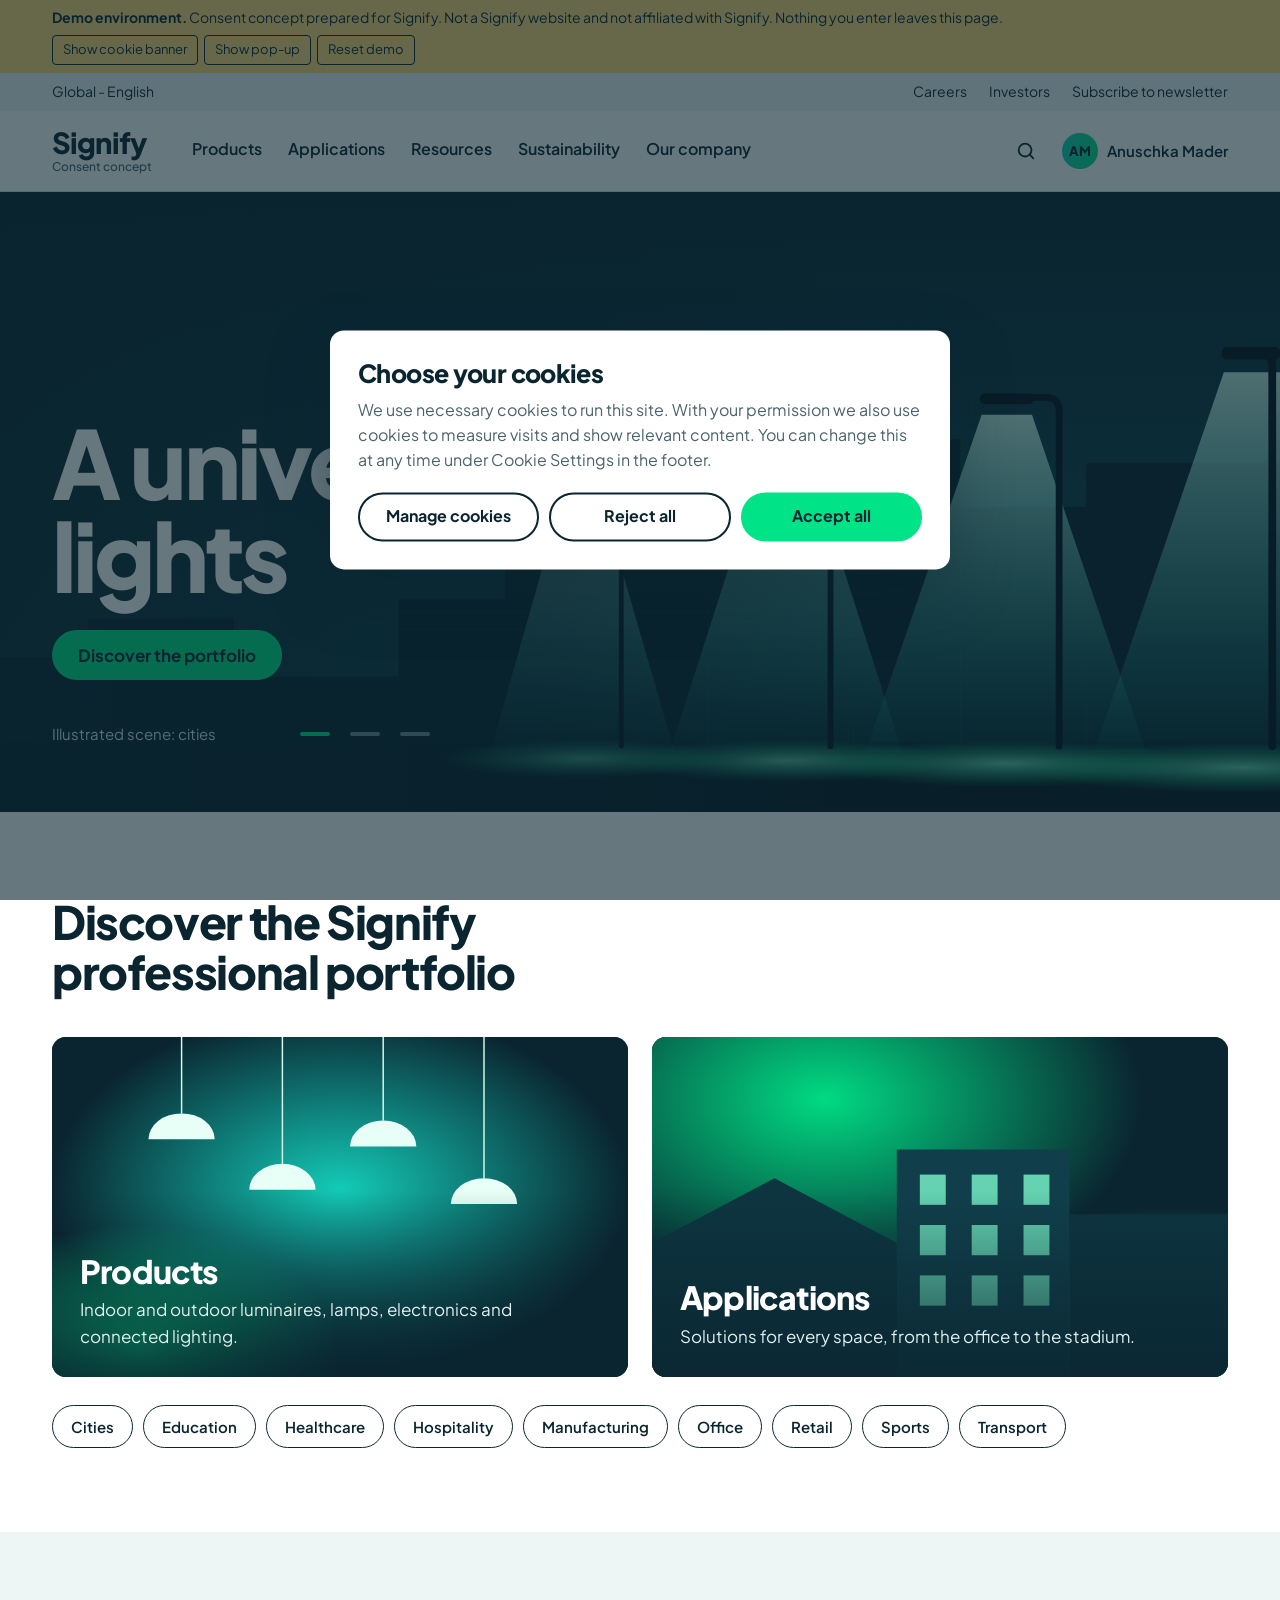
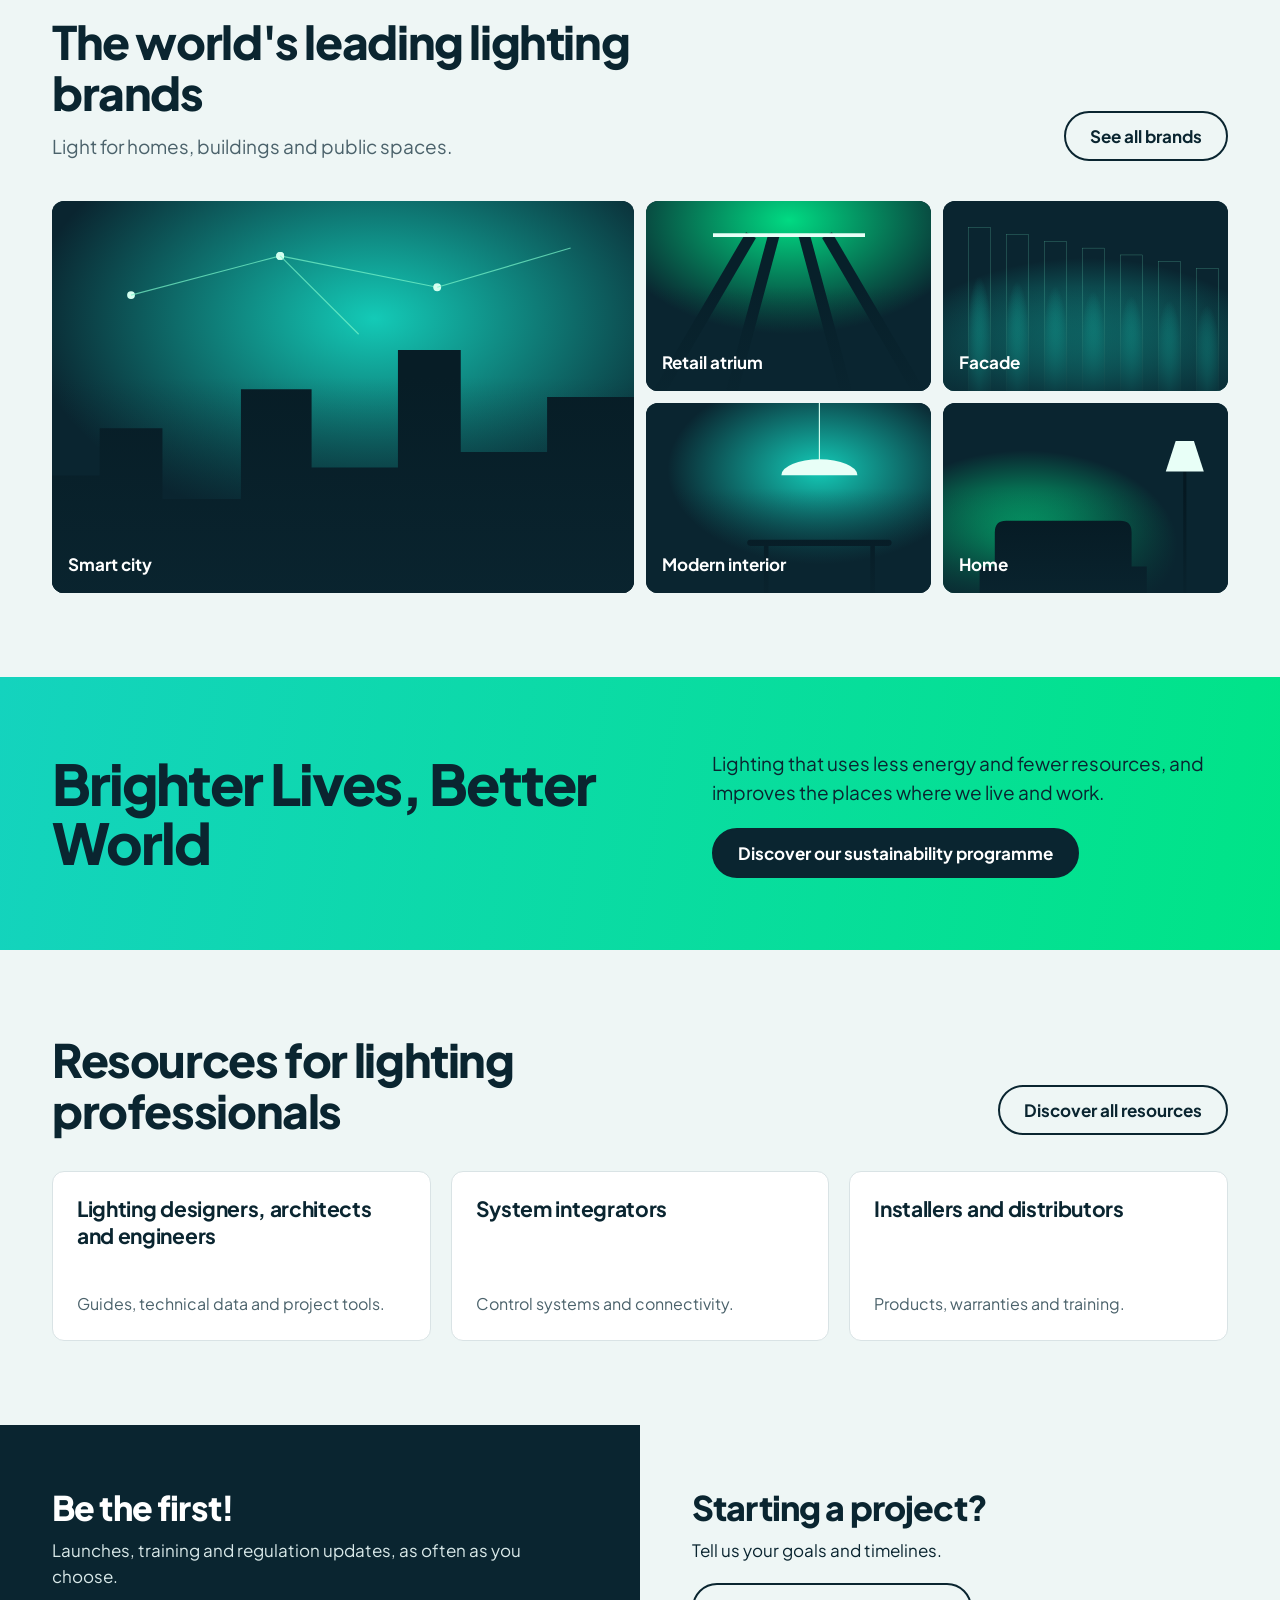
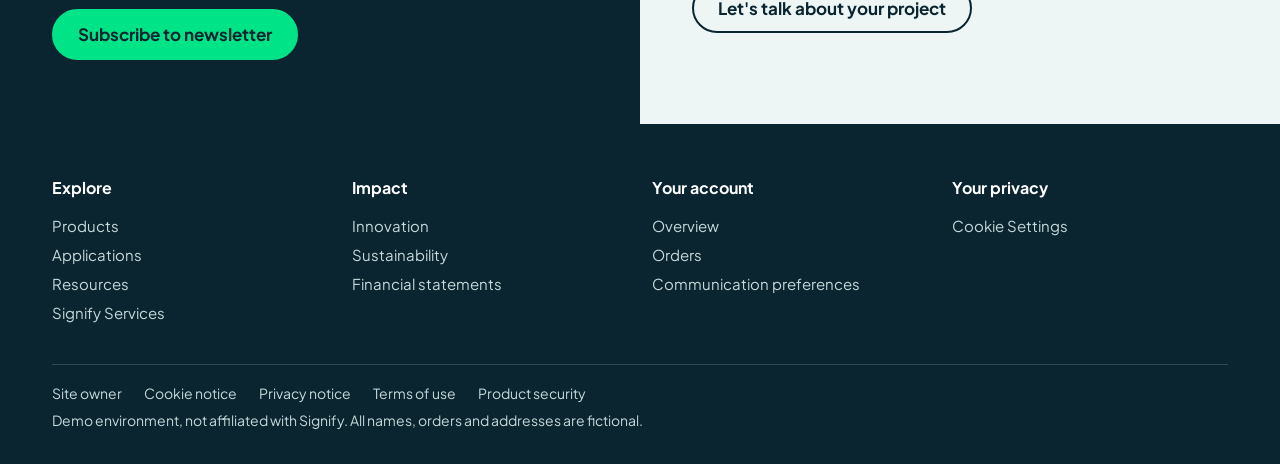
==== index.html @ f81bddd3 "Add files via upload" ====
<!doctype html>
<!--
  DEMO ENVIRONMENT, not affiliated with Signify.
  Consent concept for a OneTrust UCPM / CMP walkthrough. Fictional persona and data only.
  It is a labelled concept, not a copy of a Signify website: it carries no Signify logo,
  no Signify photography, no login and no password fields. Keep the demo strip in place.
-->
<html lang="en">
<head>
<meta charset="utf-8">
<meta name="viewport" content="width=device-width, initial-scale=1">
<meta name="robots" content="noindex, nofollow">
<title>Signify consent concept (demo)</title>

<!-- All OneTrust IDs and switches live in js/onetrust-config.js -->
<script src="js/onetrust-config.js"></script>

<!-- Cookie banner (CMP). Keep commented out until the IDs exist, then set both REPLACE values.
<script src="REPLACE_WITH_otSDKStub.js_URL" type="text/javascript" charset="UTF-8"
        data-domain-script="REPLACE_WITH_DOMAIN_SCRIPT_ID"></script>
<script type="text/javascript">function OptanonWrapper() { }</script>
-->

<link rel="preconnect" href="https://fonts.googleapis.com">
<link rel="preconnect" href="https://fonts.gstatic.com" crossorigin>
<link href="https://fonts.googleapis.com/css2?family=Plus+Jakarta+Sans:wght@400;500;600;700;800&display=swap" rel="stylesheet">
<link rel="stylesheet" href="css/site.css">
</head>
<body>

<div class="strip" role="note">
  <div class="wrap">
    <span><strong>Demo environment.</strong> Consent concept prepared for Signify. Not a Signify website and not affiliated with Signify. <span id="strip-data">Nothing you enter leaves this page.</span></span>
    <span class="strip-tools">
      <button type="button" data-act="replay-cookie">Show cookie banner</button>
      <button type="button" data-act="replay-popup">Show pop-up</button>
      <button type="button" data-act="reset">Reset demo</button>
    </span>
  </div>
</div>

<div class="utility">
  <div class="wrap">
    <span class="market">Global - English</span>
    <a class="sub" href="#" data-dead>Careers</a>
    <a class="sub" href="#" data-dead>Investors</a>
    <button type="button" data-act="replay-popup">Subscribe to newsletter</button>
  </div>
</div>

<header class="site">
  <div class="wrap">
    <a class="brand" href="index.html">Signify<small>Consent concept</small></a>
    <nav class="primary" aria-label="Main">
      <a href="#products">Products</a>
      <a href="#applications">Applications</a>
      <a href="#resources">Resources</a>
      <a href="#sustainability">Sustainability</a>
      <a href="#" data-dead>Our company</a>
    </nav>
    <div class="head-tools">
      <button type="button" class="icon-btn" data-dead aria-label="Search"><svg width="22" height="22" viewBox="0 0 24 24" fill="none" stroke="currentColor" stroke-width="2" stroke-linecap="round" aria-hidden="true"><circle cx="11" cy="11" r="7"/><path d="m20 20-4-4"/></svg></button>
      <a class="account-link" href="account.html#account" aria-label="My account, Anuschka Mader"><span class="avatar" aria-hidden="true">AM</span><span class="nm">Anuschka Mader</span></a>
    </div>
  </div>
</header>

<main>
<div class="view on" id="view-home">
    <section class="hero" aria-roledescription="carousel" aria-label="Illustrated scenes">
      <div class="slide on">
        <img src="images/hero-city.svg" alt="">
      </div>
      <div class="slide">
        <img src="images/hero-stadium.svg" alt="">
      </div>
      <div class="slide">
        <img src="images/hero-offices.svg" alt="">
      </div>
      <div class="wrap">
        <h1>A universe of lights</h1>
        <div class="cta"><a class="btn glow" href="#products">Discover the portfolio</a></div>
        <div class="hero-foot">
          <p id="slide-caption" aria-live="polite">Illustrated scene: cities</p>
          <div class="dots">
            <button type="button" aria-label="Scene 1, cities" aria-current="true"></button>
            <button type="button" aria-label="Scene 2, sports venues"></button>
            <button type="button" aria-label="Scene 3, offices"></button>
          </div>
        </div>
      </div>
    </section>

    <section class="block" id="products">
      <div class="wrap">
        <h2>Discover the Signify professional portfolio</h2>
        <div class="tiles">
          <a class="tile" href="#" data-dead><img src="images/tile-products.svg" alt=""><div><h3>Products</h3><span>Indoor and outdoor luminaires, lamps, electronics and connected lighting.</span></div></a>
          <a class="tile" href="#applications"><img src="images/tile-applications.svg" alt=""><div><h3>Applications</h3><span>Solutions for every space, from the office to the stadium.</span></div></a>
        </div>
        <div class="tags" id="applications">
          <a href="#" data-dead>Cities</a><a href="#" data-dead>Education</a><a href="#" data-dead>Healthcare</a><a href="#" data-dead>Hospitality</a><a href="#" data-dead>Manufacturing</a><a href="#" data-dead>Office</a><a href="#" data-dead>Retail</a><a href="#" data-dead>Sports</a><a href="#" data-dead>Transport</a>
        </div>
      </div>
    </section>

    <section class="block tinted">
      <div class="wrap">
        <div class="head-row">
          <div><h2>The world's leading lighting brands</h2><p class="lede">Light for homes, buildings and public spaces.</p></div>
          <a class="btn ghost" href="#" data-dead>See all brands</a>
        </div>
        <div class="mosaic">
          <a href="#" data-dead><img src="images/mosaic-smart-city.svg" alt=""><span>Smart city</span></a><a href="#" data-dead><img src="images/mosaic-retail-atrium.svg" alt=""><span>Retail atrium</span></a><a href="#" data-dead><img src="images/mosaic-facade.svg" alt=""><span>Facade</span></a><a href="#" data-dead><img src="images/mosaic-modern-interior.svg" alt=""><span>Modern interior</span></a><a href="#" data-dead><img src="images/mosaic-home.svg" alt=""><span>Home</span></a>
        </div>
      </div>
    </section>

    <section class="purposebrand" id="sustainability">
      <div class="wrap">
        <h2>Brighter Lives, Better World</h2>
        <div><p>Lighting that uses less energy and fewer resources, and improves the places where we live and work.</p><a class="btn" href="#" data-dead>Discover our sustainability programme</a></div>
      </div>
    </section>

    <section class="block tinted" id="resources">
      <div class="wrap">
        <div class="head-row">
          <h2>Resources for lighting professionals</h2>
          <a class="btn ghost" href="#" data-dead>Discover all resources</a>
        </div>
        <div class="profiles">
          <a href="#" data-dead><b>Lighting designers, architects and engineers</b><span>Guides, technical data and project tools.</span></a>
          <a href="#" data-dead><b>System integrators</b><span>Control systems and connectivity.</span></a>
          <a href="#" data-dead><b>Installers and distributors</b><span>Products, warranties and training.</span></a>
        </div>
      </div>
    </section>

    <section class="closing">
      <div class="a"><h2>Be the first!</h2><p>Launches, training and regulation updates, as often as you choose.</p><button type="button" class="btn glow" data-act="replay-popup">Subscribe to newsletter</button></div>
      <div class="b"><h2>Starting a project?</h2><p>Tell us your goals and timelines.</p><a class="btn ghost" href="#" data-dead>Let's talk about your project</a></div>
    </section>
</div>
</main>


<footer class="site">
  <div class="wrap">
    <div class="foot-grid">
      <div><h3>Explore</h3><a href="#products">Products</a><a href="#applications">Applications</a><a href="#resources">Resources</a><a href="#" data-dead>Signify Services</a></div>
      <div><h3>Impact</h3><a href="#" data-dead>Innovation</a><a href="#sustainability">Sustainability</a><a href="#" data-dead>Financial statements</a></div>
      <div><h3>Your account</h3><a href="account.html#account">Overview</a><a href="account.html#orders">Orders</a><a href="account.html#preferences">Communication preferences</a></div>
      <div><h3>Your privacy</h3><a id="ot-sdk-btn" class="ot-sdk-show-settings" href="#">Cookie Settings</a></div>
    </div>
    <div class="foot-note">
      <a href="#" data-dead>Site owner</a><a href="#" data-dead>Cookie notice</a><a href="#" data-dead>Privacy notice</a><a href="#" data-dead>Terms of use</a><a href="#" data-dead>Product security</a>
      <span>Demo environment, not affiliated with Signify. All names, orders and addresses are fictional.</span>
    </div>
  </div>
</footer>

<div class="scrim" id="scrim"></div>

<!-- Built-in demo cookie banner. It hides itself once the real OneTrust banner is detected. -->
<div class="modal" id="cookie" role="dialog" aria-modal="true" aria-labelledby="cookie-title" inert>
  <h2 id="cookie-title">Choose your cookies</h2>
  <p>We use necessary cookies to run this site. With your permission we also use cookies to measure visits and show relevant content. You can change this at any time under Cookie Settings in the footer.</p>
  <div id="cookie-manage">
    <div class="cat"><div><b>Strictly necessary</b><span class="d">Always on. The site needs these to work.</span></div><label class="switch"><input type="checkbox" checked disabled aria-label="Strictly necessary cookies"><span></span></label></div>
    <div class="cat"><div><b>Performance</b><span class="d">Count visits and see which pages are used.</span></div><label class="switch"><input type="checkbox" id="cat-C0002" aria-label="Performance cookies"><span></span></label></div>
    <div class="cat"><div><b>Functional</b><span class="d">Remember your country and language.</span></div><label class="switch"><input type="checkbox" id="cat-C0003" aria-label="Functional cookies"><span></span></label></div>
    <div class="cat"><div><b>Targeting</b><span class="d">Show relevant content on other sites.</span></div><label class="switch"><input type="checkbox" id="cat-C0004" aria-label="Targeting cookies"><span></span></label></div>
  </div>
  <div class="cookie-acts">
    <button type="button" class="btn ghost" id="ck-manage">Manage cookies</button>
    <button type="button" class="btn ghost" id="ck-reject">Reject all</button>
    <button type="button" class="btn glow" id="ck-accept">Accept all</button>
  </div>
</div>

<!-- Newsletter pop-up. The OneTrust web form renders into #ot-container. The fallback form shows until it does. -->
<div class="modal" id="signup" role="dialog" aria-modal="true" aria-labelledby="signup-title" inert>
  <div class="signup-art">
    <h2 id="signup-title">Be the first!</h2>
    <p>New products, training dates and regulation updates. Choose your topics now, and change them whenever you like.</p>
  </div>
  <div class="signup-body">
    <button type="button" class="close" id="signup-close" aria-label="Close pop-up">×</button>
    <div id="ot-container"></div>
    <form id="fallback-form">
      <div class="fields-two">
        <div class="field"><label for="f-name">First name</label><input id="f-name" name="firstName" autocomplete="off" value="Anuschka" required></div>
        <div class="field"><label for="f-email">Work email</label><input id="f-email" name="email" type="email" autocomplete="off" value="anuschka.mader@example.com" required></div>
      </div>
      <div class="field"><label for="f-role">Your role</label>
        <select id="f-role" name="role"><option>Lighting designer or engineer</option><option>System integrator</option><option>Installer or wholesaler</option><option>Facility or building manager</option></select>
      </div>
      <label class="check"><input type="checkbox" id="f-consent" name="consent" required><span>Send me Signify product news and event invitations by email. I can opt out at any time.</span></label>
      <button class="btn glow" type="submit">Subscribe</button>
      <p class="fineprint">Demo form. It stands in for the OneTrust web form.</p>
    </form>
  </div>
</div>

<div id="toast" role="status" aria-live="polite"></div>

<!-- Dummy tags for the CMP auto-blocking demo. They only log to the console.
     Inert until the matching category is allowed. With the real CMP live, OneTrust activates them itself. -->
<script type="text/plain" class="optanon-category-C0002" data-demo-tag>console.log("[Demo analytics] page view recorded (dummy tag, category C0002)");</script>
<script type="text/plain" class="optanon-category-C0004" data-demo-tag>console.log("[Demo ads] advertising pixel fired (dummy tag, category C0004)");</script>

<script src="js/site.js"></script>
</body>
</html>
---- css/site.css ----
:root{
  --ink:#0a2530; --ink-2:#123a45; --steel:#4b626b; --line:#d9e3e5;
  --mist:#eef6f5; --white:#fff; --green:#00e487; --teal:#14d3be;
  --green-ink:#00694a; --focus:#07646b; --alert:#a13c12; --notice:#ffd978;
  --grad:linear-gradient(100deg,#14d3be,#00e487);
  --font:"Plus Jakarta Sans","Helvetica Neue",Helvetica,Arial,sans-serif;
}
*{box-sizing:border-box}
html{scroll-behavior:smooth;-webkit-text-size-adjust:100%}
body{margin:0;background:var(--white);color:var(--ink);font:400 17px/1.55 var(--font)}
h1,h2,h3,p{margin:0}
a{color:inherit}
button,input,select{font:inherit;color:inherit}
button{cursor:pointer}
:focus-visible{outline:3px solid var(--focus);outline-offset:2px}
.wrap{max-width:1240px;margin:0 auto;padding:0 32px}

/* Demo strip stays on every view, and it has no close control on purpose */
.strip{position:sticky;top:0;z-index:50;background:var(--notice);color:var(--ink);font-size:14px;line-height:1.35}
.strip .wrap{display:flex;gap:8px 24px;align-items:center;justify-content:space-between;flex-wrap:wrap;padding-top:8px;padding-bottom:8px}
.strip strong{font-weight:700}
.strip-tools{display:flex;gap:6px;flex-wrap:wrap}
.strip-tools button{background:none;border:1px solid var(--ink);border-radius:4px;padding:3px 10px;font-size:13px;min-height:30px}
.strip-tools button:hover{background:var(--ink);color:var(--notice)}

.utility{background:var(--mist);font-size:14px}
.utility .wrap{display:flex;justify-content:flex-end;gap:22px;align-items:center;min-height:38px}
.utility a,.utility button{background:none;border:0;padding:4px 0;text-decoration:none;font-size:14px}
.utility a:hover,.utility button:hover{text-decoration:underline;text-underline-offset:3px}
.utility .market{margin-right:auto}
header.site{background:var(--white);border-bottom:1px solid var(--line)}
header.site .wrap{display:flex;align-items:center;gap:40px;min-height:80px}
.brand{font-size:29px;font-weight:800;letter-spacing:-.03em;text-decoration:none;line-height:1}
.brand small{display:block;font-size:12px;font-weight:500;letter-spacing:0;color:var(--steel);margin-top:4px}
nav.primary{display:flex;gap:26px;flex:1}
nav.primary a{text-decoration:none;font-weight:600;font-size:16px;padding:8px 0;border-bottom:3px solid transparent}
nav.primary a:hover{border-image:var(--grad) 1}
.head-tools{display:flex;gap:14px;align-items:center}
.icon-btn{background:none;border:0;width:44px;height:44px;display:grid;place-items:center;border-radius:50%}
.icon-btn:hover{background:var(--mist)}
.account-link{display:flex;gap:9px;align-items:center;text-decoration:none;font-weight:600;font-size:15px}
.avatar{width:36px;height:36px;border-radius:50%;background:var(--grad);color:var(--ink);display:grid;place-items:center;font-size:13px;font-weight:800}

.view{display:none}
.view.on{display:block}

.btn{display:inline-flex;align-items:center;justify-content:center;min-height:48px;padding:10px 24px;border-radius:30px;border:2px solid var(--ink);background:var(--ink);color:var(--white);font-weight:700;text-decoration:none}
.btn:hover{background:var(--ink-2);border-color:var(--ink-2)}
.btn.glow{background:var(--green);border-color:var(--green);color:var(--ink)}
.btn.glow:hover{background:var(--teal);border-color:var(--teal)}
.btn.ghost{background:none;color:inherit;border-color:currentColor}
.btn.ghost:hover{background:rgba(120,150,155,.16)}

/* Hero: one headline over a set of drawn scenes */
.hero{position:relative;background:var(--ink);color:var(--white);overflow:hidden;min-height:620px;display:flex;align-items:flex-end}
.slide{position:absolute;inset:0;opacity:0;transition:opacity .6s}
.slide.on{opacity:1}
.slide img{position:absolute;inset:0;width:100%;height:100%;object-fit:cover;object-position:right bottom}
.hero::after{content:"";position:absolute;inset:0;background:linear-gradient(90deg,rgba(10,37,48,.82) 0%,rgba(10,37,48,.4) 45%,rgba(10,37,48,0) 70%)}
.hero .wrap{position:relative;z-index:2;width:100%;padding-top:64px;padding-bottom:56px}
.hero h1{font-size:clamp(46px,7.4vw,104px);line-height:.98;letter-spacing:-.04em;font-weight:800;max-width:9ch}
.hero .cta{margin-top:28px}
.hero-foot{display:flex;align-items:center;gap:16px;margin-top:32px;flex-wrap:wrap}
.hero-foot p{font-size:15px;color:#d8e8e8;min-width:15em}
.dots{display:flex;gap:6px}
.dots button{width:44px;height:44px;border:0;background:none;padding:0;display:grid;place-items:center}
.dots button::before{content:"";width:30px;height:4px;border-radius:2px;background:rgba(255,255,255,.45)}
.dots button[aria-current="true"]::before{background:var(--green)}

section.block{padding:84px 0}
section.block h2{font-size:clamp(30px,3.6vw,46px);letter-spacing:-.03em;line-height:1.1;font-weight:800;max-width:20ch}
section.tinted{background:var(--mist)}
.lede{max-width:36em;margin-top:14px;color:var(--steel);font-size:19px}
.head-row{display:flex;justify-content:space-between;align-items:flex-end;gap:20px;flex-wrap:wrap}
.tiles{display:grid;grid-template-columns:1fr 1fr;gap:24px;margin-top:40px}
.tile{position:relative;min-height:340px;border-radius:14px;overflow:hidden;display:flex;align-items:flex-end;padding:28px;color:var(--white);text-decoration:none;background:var(--ink)}
.tile div{position:relative}
.tile h3{font-size:32px;letter-spacing:-.025em;font-weight:800}
.tile span{color:#e0efef}
.tags{display:flex;flex-wrap:wrap;gap:10px;margin-top:28px}
.tags a{border:1px solid var(--ink);padding:9px 18px;border-radius:40px;text-decoration:none;font-weight:600;font-size:15px}
.tags a:hover{background:var(--ink);color:var(--white)}
.mosaic{display:grid;grid-template-columns:repeat(4,1fr);grid-auto-rows:190px;gap:12px;margin-top:40px}
.mosaic a{position:relative;border-radius:12px;background:var(--ink);color:var(--white);padding:16px;display:flex;align-items:flex-end;text-decoration:none;font-weight:700;overflow:hidden}
.mosaic a:nth-child(1){grid-column:span 2;grid-row:span 2}
 .mosaic a:hover{text-decoration:underline;text-underline-offset:4px}
.purposebrand{background:var(--grad);color:var(--ink)}
.purposebrand .wrap{display:grid;grid-template-columns:minmax(0,1.2fr) minmax(0,1fr);gap:40px;align-items:center;padding-top:72px;padding-bottom:72px}
.purposebrand h2{font-size:clamp(34px,4.4vw,58px);letter-spacing:-.035em;line-height:1.04;font-weight:800}
.purposebrand p{font-size:19px;margin-bottom:20px}
.profiles{display:grid;grid-template-columns:repeat(3,1fr);gap:20px;margin-top:36px}
.profiles a{background:var(--white);border-radius:12px;padding:24px;text-decoration:none;min-height:170px;display:flex;flex-direction:column;justify-content:space-between;gap:14px;border:1px solid var(--line)}
.profiles a:hover b{text-decoration:underline;text-underline-offset:4px}
.profiles b{font-size:21px;letter-spacing:-.015em;line-height:1.25}
.profiles span{color:var(--steel);font-size:16px}
.closing{display:grid;grid-template-columns:1fr 1fr}
.closing>div{padding:64px max(32px,calc((100vw - 1176px)/2))}
.closing .a{background:var(--ink);color:var(--white)}
.closing h2{font-size:34px;letter-spacing:-.025em;font-weight:800;line-height:1.1}
.closing p{margin:10px 0 20px;max-width:30em}
.closing .a p{color:#d8e8e8}
.closing .b{background:var(--mist)}

footer.site{background:var(--ink);color:var(--white);padding:52px 0 32px;font-size:15px}
.foot-grid{display:grid;grid-template-columns:repeat(4,1fr);gap:24px}
.foot-grid h3{font-size:16px;margin-bottom:10px}
.foot-grid a{display:block;text-decoration:none;color:#c6d8da;padding:3px 0}
.foot-grid a:hover{color:var(--green);text-decoration:underline}
.foot-note{margin-top:36px;padding-top:18px;border-top:1px solid #2c4c56;color:#c6d8da;font-size:14px;display:flex;gap:6px 22px;flex-wrap:wrap}
.foot-note a{text-decoration:none}
.foot-note a:hover{text-decoration:underline}
.foot-note span{width:100%}
#ot-sdk-btn.ot-sdk-show-settings{all:unset;cursor:pointer;display:block;color:#c6d8da;padding:3px 0;font:inherit}
#ot-sdk-btn.ot-sdk-show-settings:hover{color:var(--green);text-decoration:underline}
#ot-sdk-btn.ot-sdk-show-settings:focus-visible{outline:3px solid var(--green);outline-offset:2px}

/* Account */
#view-account{background:var(--mist)}
.account{padding:44px 32px 80px}
.account h1{font-size:clamp(32px,4vw,46px);letter-spacing:-.03em;line-height:1.1;font-weight:800}
.account-head p{color:var(--steel);margin-top:6px}
.account-grid{display:grid;grid-template-columns:240px minmax(0,1fr);gap:40px;margin-top:32px}
.side a{display:block;padding:11px 14px;text-decoration:none;border-left:3px solid transparent;font-weight:500;border-radius:0 8px 8px 0}
.side a:hover{background:var(--white)}
.side a[aria-current="page"]{border-left-color:var(--green);background:var(--white);font-weight:700}
.panel{display:none}
.panel.on{display:block}
.panel h2{font-size:28px;letter-spacing:-.025em;margin-bottom:6px;font-weight:800}
.panel>p.intro{color:var(--steel);max-width:38em;margin-bottom:24px}
.sheet{background:var(--white);border:1px solid var(--line);border-radius:12px;padding:22px 24px;margin-bottom:20px}
.sheet h3{font-size:19px;margin-bottom:6px}
.twoup{display:grid;grid-template-columns:1fr 1fr;gap:20px}
.scroll{overflow-x:auto}
table{border-collapse:collapse;width:100%;font-size:16px}
th{text-align:left;font-weight:700;color:var(--steel);font-size:14px;padding:8px 14px 8px 0;border-bottom:2px solid var(--ink);white-space:nowrap}
td{padding:12px 14px 12px 0;border-bottom:1px solid var(--line);vertical-align:top}
tr:last-child td{border-bottom:0}
.pill{display:inline-block;font-size:14px;font-weight:700;padding:2px 11px;border-radius:30px;background:#fff1cc;color:#6d4e00}
.pill.ok{background:#d6f8ea;color:var(--green-ink)}
dl.facts{display:grid;grid-template-columns:170px 1fr;gap:8px 16px;margin:0}
dl.facts dt{color:var(--steel)}
dl.facts dd{margin:0}

/* Preference centre: each purpose is a light on a dimmer */
.purpose{background:var(--white);border:1px solid var(--line);border-radius:12px;margin-bottom:14px;overflow:hidden}
.purpose-main{display:grid;grid-template-columns:44px minmax(0,1fr) auto;gap:16px;padding:20px 22px;align-items:start}
.bulb{width:38px;height:38px;border-radius:50%;background:#dfe7e8;margin-top:2px;transition:background .3s,box-shadow .3s}
.purpose.is-on .bulb{background:var(--grad);box-shadow:0 0 0 calc(var(--glow,1)*4px) rgba(0,228,135,.22),0 0 calc(var(--glow,1)*16px) calc(var(--glow,1)*5px) rgba(20,211,190,.45)}
.purpose h3{font-size:19px;line-height:1.3}
.purpose p{color:var(--steel);margin-top:3px;max-width:42em}
.meta{font-size:14px;color:var(--steel);margin-top:8px}
.meta.unset{color:var(--alert);font-weight:600}
.switch{position:relative;display:inline-block;width:56px;height:32px;flex:none}
.switch input{position:absolute;inset:0;width:100%;height:100%;margin:0;opacity:0;cursor:pointer}
.switch span{position:absolute;inset:0;border-radius:32px;background:#83979f;transition:background .2s;pointer-events:none}
.switch span::after{content:"";position:absolute;width:26px;height:26px;left:3px;top:3px;border-radius:50%;background:#fff;transition:transform .2s}
.switch input:checked+span{background:var(--ink)}
.switch input:checked+span::after{transform:translateX(24px);background:var(--green)}
.switch input:focus-visible+span{outline:3px solid var(--focus);outline-offset:2px}
.switch input:disabled{cursor:not-allowed}
.switch input:disabled+span{opacity:.55}
.purpose-more{display:none;grid-template-columns:minmax(0,1.25fr) minmax(0,1fr);gap:24px;padding:16px 22px 20px 82px;border-top:1px solid var(--line);background:#f8fbfb}
.purpose.is-on .purpose-more{display:grid}
fieldset{border:0;padding:0;margin:0;min-width:0}
legend{padding:0;font-size:14px;font-weight:700;margin-bottom:8px}
.dimmer{display:grid;grid-template-columns:repeat(3,1fr);border:1px solid var(--ink);border-radius:8px;overflow:hidden}
.dimmer label{position:relative;text-align:center;font-size:14px;font-weight:600;padding:10px 4px;cursor:pointer;border-left:1px solid var(--ink);min-height:44px;display:flex;align-items:center;justify-content:center}
.dimmer label:first-child{border-left:0}
.dimmer input{position:absolute;opacity:0;inset:0;margin:0;cursor:pointer}
.dimmer label:has(input:checked){background:var(--green)}
.dimmer label:has(input:focus-visible){outline:3px solid var(--focus);outline-offset:-3px}
.channels{display:flex;flex-wrap:wrap;gap:6px 18px}
.channels label{display:flex;align-items:center;gap:7px;font-size:15px;min-height:32px}
.channels input,.check input{width:19px;height:19px;accent-color:var(--ink);margin:0;flex:none}
.save-bar{position:sticky;bottom:12px;background:var(--ink);color:var(--white);padding:12px 18px;border-radius:12px;display:flex;justify-content:space-between;align-items:center;gap:12px;flex-wrap:wrap;margin:18px 0 28px}
.save-bar .acts{display:flex;gap:10px;flex-wrap:wrap}
.save-bar .btn{min-height:44px}
.save-bar .btn[disabled]{opacity:.5;cursor:not-allowed}
#ot-pref-center:empty{display:none}

/* Cookie banner and pop-up */
.scrim{position:fixed;inset:0;background:rgba(10,37,48,.62);z-index:60;opacity:0;pointer-events:none;transition:opacity .2s}
.scrim.on{opacity:1;pointer-events:auto}
.modal{position:fixed;z-index:70;background:var(--white);border-radius:14px;box-shadow:0 24px 60px rgba(10,37,48,.4);max-height:calc(100vh - 32px);overflow:auto}
/* Closed pop-ups stay full size and off-screen: the OneTrust SDK will not render into a hidden container */
.modal{left:-300vw;top:16px}
.modal.open{left:50%;top:50%;transform:translate(-50%,-50%)}
#cookie{width:min(620px,calc(100vw - 32px));padding:28px}
#cookie h2{font-size:25px;letter-spacing:-.025em;line-height:1.2;font-weight:800}
#cookie p{margin-top:10px;color:var(--steel);font-size:16px}
.cookie-acts{display:flex;flex-wrap:wrap;gap:10px;margin-top:20px}
.cookie-acts .btn{flex:1 1 150px;font-size:16px;padding:10px 12px;white-space:nowrap}
#cookie-manage{display:none;margin-top:18px;border-top:1px solid var(--line)}
#cookie-manage.on{display:block}
.cat{display:flex;gap:16px;justify-content:space-between;align-items:center;padding:12px 0;border-bottom:1px solid var(--line)}
.cat b{display:block;font-weight:700}
.cat span.d{color:var(--steel);font-size:14px}
#signup{width:min(880px,calc(100vw - 32px));display:grid;grid-template-columns:minmax(0,5fr) minmax(0,7fr)}
.signup-art{background:var(--grad);color:var(--ink);padding:30px;min-height:100%}
.signup-art h2{font-size:42px;line-height:1.02;letter-spacing:-.035em;font-weight:800}
.signup-art p{margin-top:12px;font-size:16px}
.signup-body{padding:28px 30px;position:relative}
.close{position:absolute;right:10px;top:10px;width:44px;height:44px;border:0;background:none;font-size:24px;line-height:1;border-radius:50%}
.close:hover{background:var(--mist)}
#ot-container{min-height:1px}
#ot-container input,#ot-container select,#ot-container textarea{font:inherit;border:1px solid var(--steel);border-radius:8px;padding:10px 12px}
#ot-container label{font-weight:500;font-size:15px}
#ot-container button{font:inherit;font-weight:700;background:var(--green);color:var(--ink);border:0;border-radius:30px;min-height:48px;padding:10px 24px}
.field{margin-bottom:12px}
.field label{display:block;font-size:15px;font-weight:600;margin-bottom:4px}
.field input,.field select{width:100%;min-height:44px;border:1px solid var(--steel);border-radius:8px;padding:8px 12px;background:#fff}
.fields-two{display:grid;grid-template-columns:1fr 1fr;gap:12px}
.fields-two .field{padding-right:0}
.check{display:flex;gap:10px;font-size:15px;align-items:flex-start;margin:6px 0 14px;line-height:1.4}
.check input{margin-top:2px}
.fineprint{font-size:13.5px;color:var(--steel);margin-top:10px}
#fallback-form .btn{width:100%}
#toast{position:fixed;left:50%;top:92px;transform:translate(-50%,-12px);background:var(--ink);color:#fff;padding:12px 20px;border-radius:10px;z-index:90;opacity:0;pointer-events:none;transition:.2s;max-width:calc(100vw - 32px);font-size:16px}
#toast.on{opacity:1;transform:translate(-50%,0)}

@media (max-width:1060px){nav.primary{display:none}header.site .wrap{justify-content:space-between}.mosaic{grid-template-columns:repeat(2,1fr)}}
@media (max-width:760px){
  .wrap{padding:0 16px}
  .account{padding:32px 16px 60px}
  .strip-tools{display:none}
  .utility .wrap{gap:14px}
  .utility .sub{display:none}
  .account-link .nm{display:none}
  .hero{min-height:560px}
  .hero::after{background:linear-gradient(0deg,rgba(10,37,48,.85),rgba(10,37,48,.25) 80%)}
  section.block{padding:56px 0}
  .tiles,.profiles,.purposebrand .wrap,.closing{grid-template-columns:1fr}
  .tile{min-height:230px}
  .closing>div{padding:44px 16px}
  .foot-grid{grid-template-columns:1fr 1fr}
  .account-grid{grid-template-columns:minmax(0,1fr);gap:20px}
  .side{display:flex;overflow-x:auto;border-bottom:1px solid var(--line)}
  .side a{white-space:nowrap;border-left:0;border-bottom:3px solid transparent;border-radius:0}
  .side a[aria-current="page"]{border-bottom-color:var(--green)}
  .twoup,.fields-two{grid-template-columns:1fr}
  .purpose-main{grid-template-columns:32px minmax(0,1fr) auto;gap:12px;padding:16px}
  .bulb{width:28px;height:28px}
  .purpose-more{grid-template-columns:1fr;padding:14px 16px}
  dl.facts{grid-template-columns:1fr;gap:0}
  dl.facts dd{margin-bottom:10px}
  #signup{grid-template-columns:1fr}
  .signup-art{padding:22px 54px 22px 22px;min-height:0}
  .signup-art h2{font-size:30px}
  .signup-body{padding:20px 22px;position:static}
  .close{z-index:2}
}
@media (prefers-reduced-motion:reduce){
  html{scroll-behavior:auto}
  *{transition:none!important}
}
.tile img,.mosaic img{position:absolute;inset:0;width:100%;height:100%;object-fit:cover;transition:transform .4s}
.tile:hover img,.mosaic a:hover img{transform:scale(1.04)}
.tile::after,.mosaic a::after{content:"";position:absolute;inset:0;background:linear-gradient(0deg,rgba(10,37,48,.85),rgba(10,37,48,0) 55%)}
.tile div,.mosaic span{position:relative;z-index:1}
section[id],#applications{scroll-margin-top:96px}
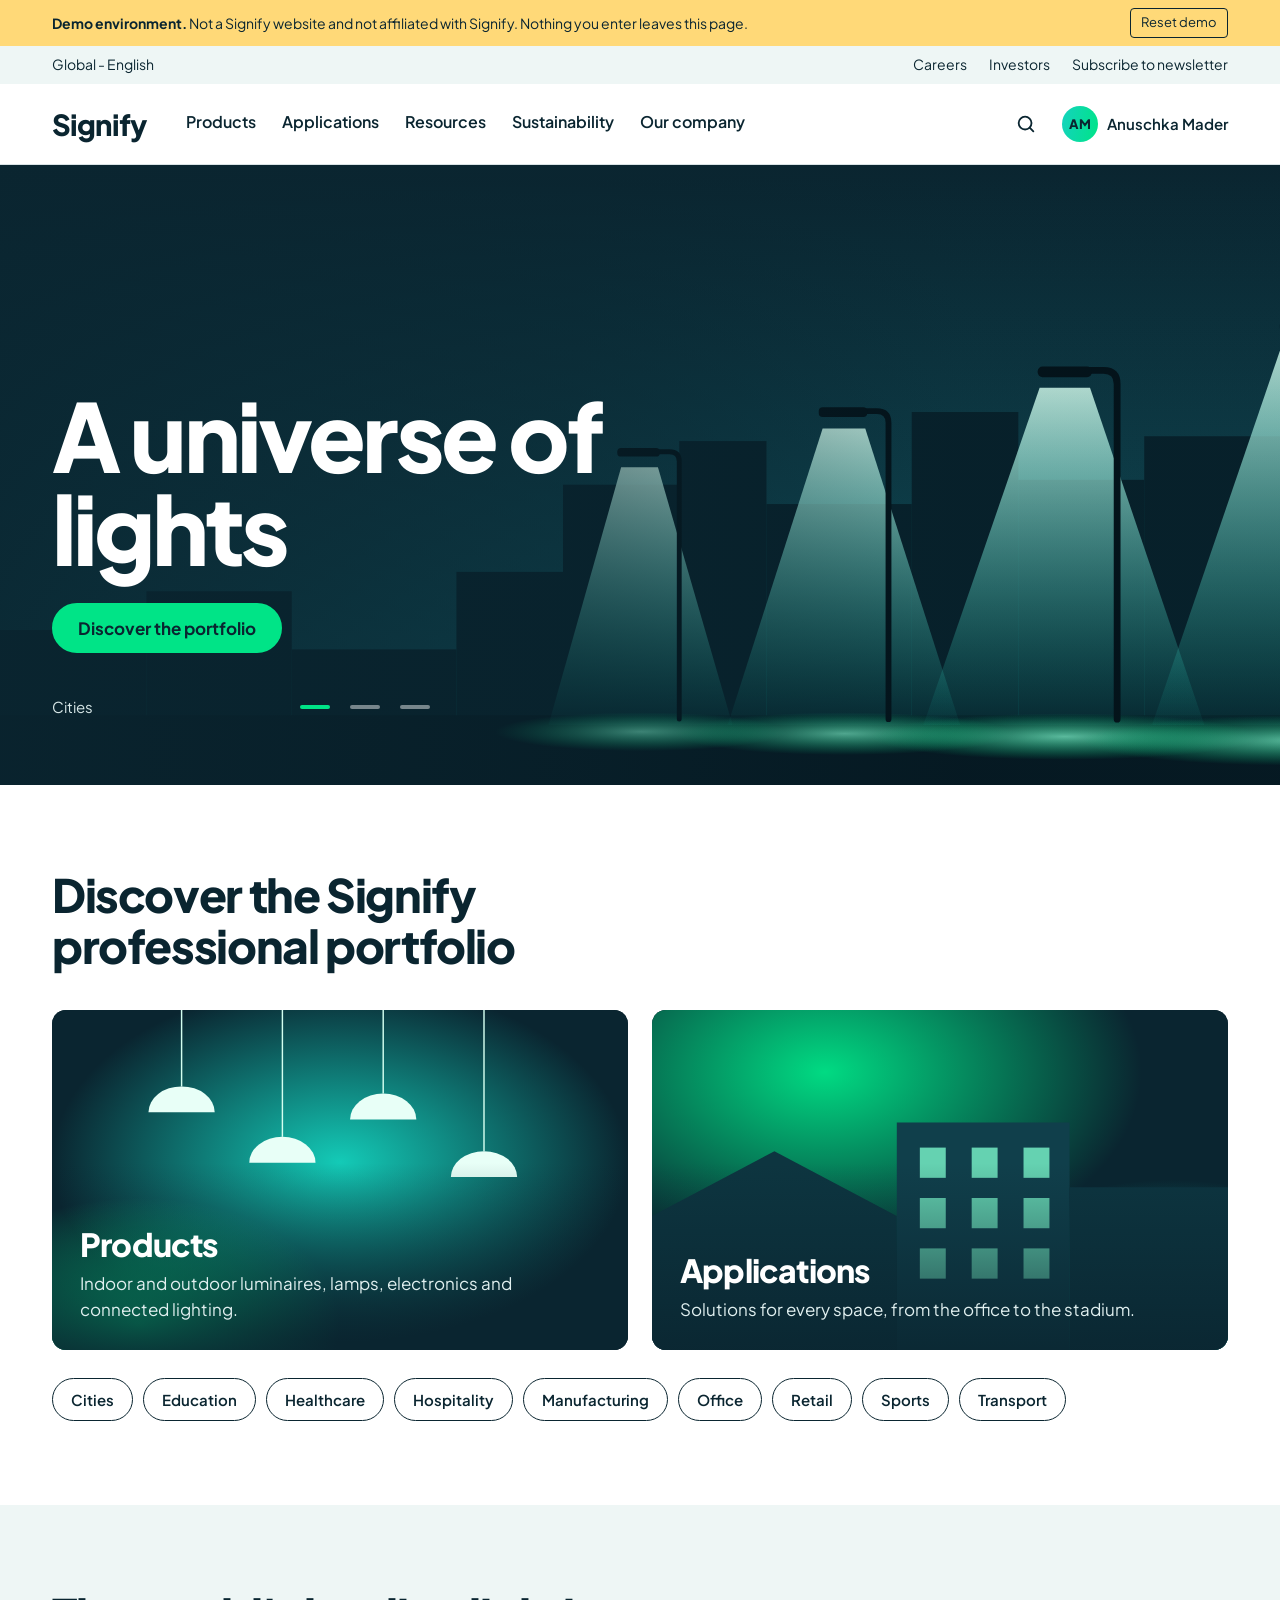
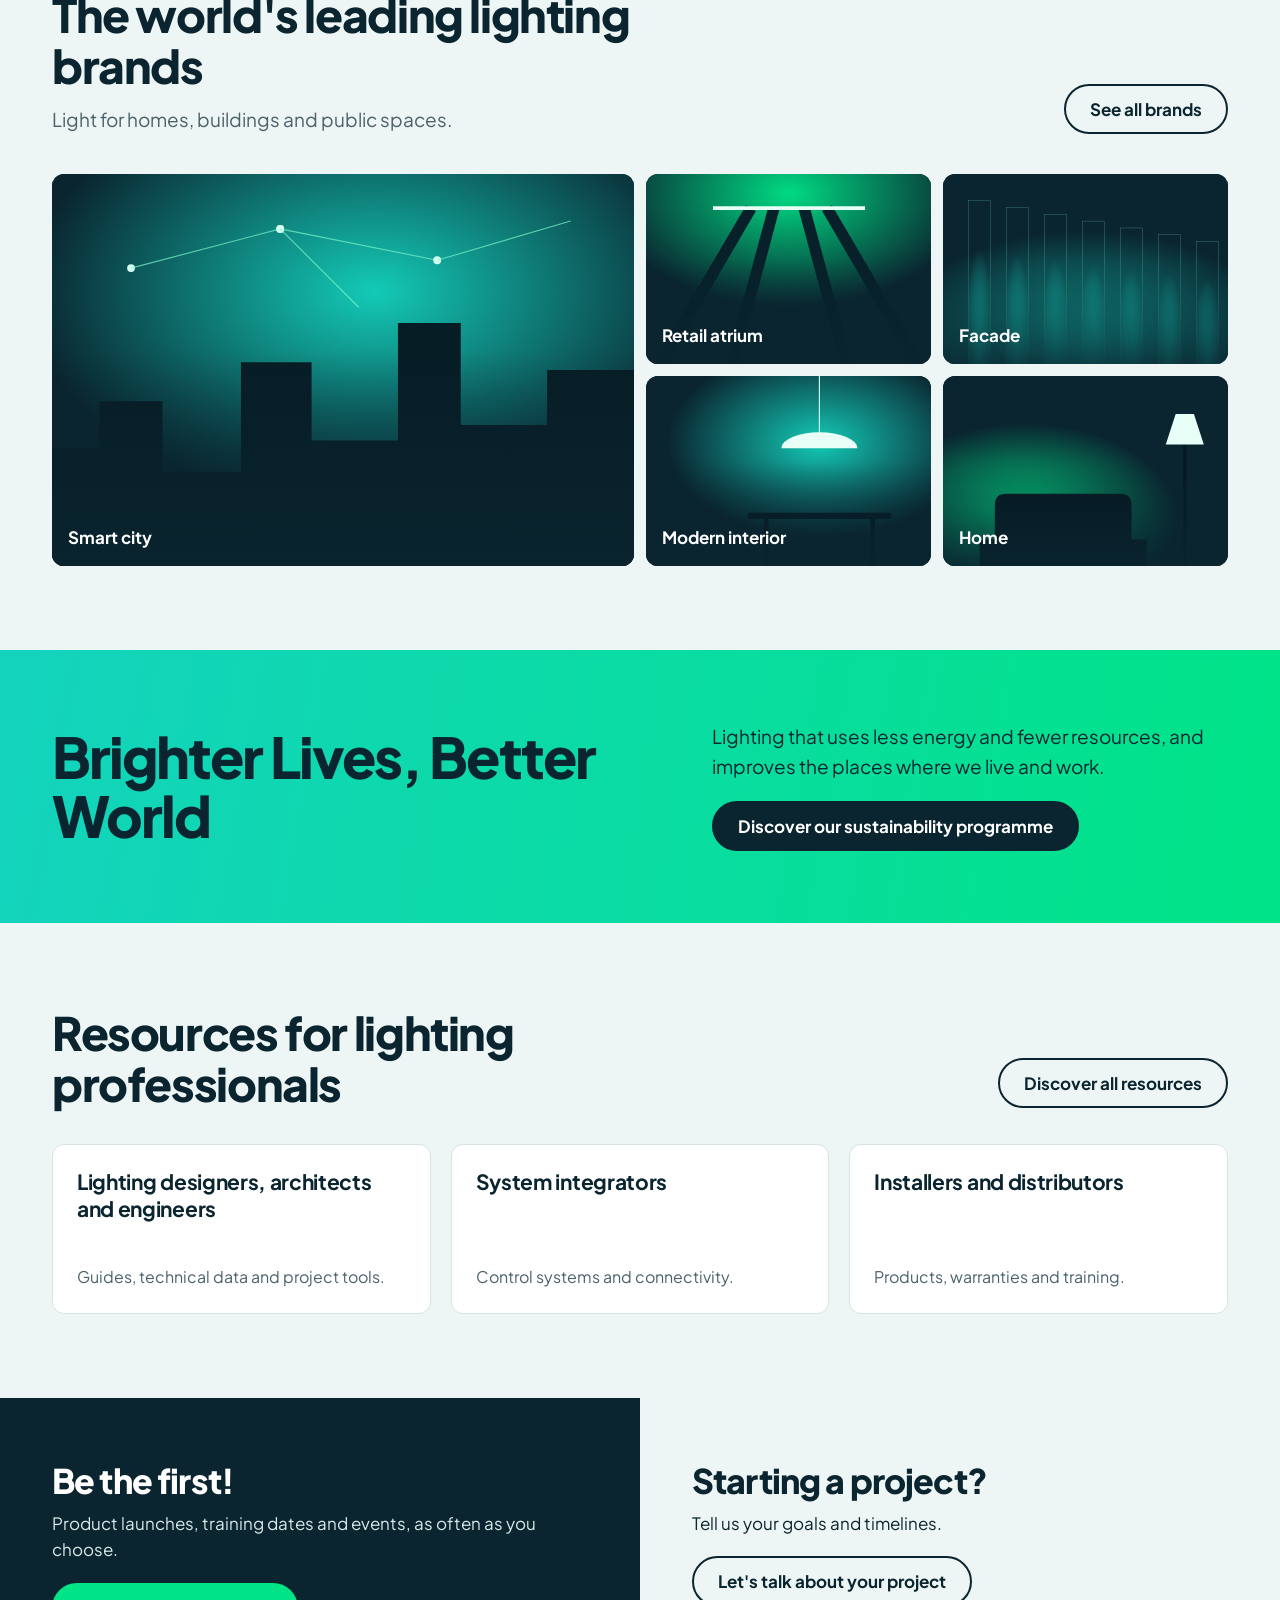
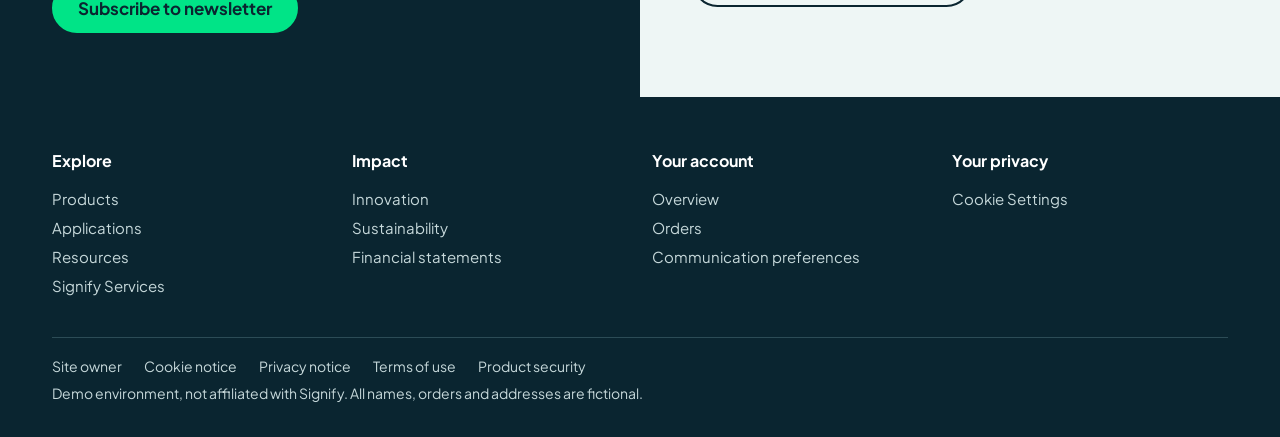
==== commit bf78de9a: "Add files via upload" ====
--- a/index.html
+++ b/index.html
@@ -1,25 +1,18 @@
 <!doctype html>
-<!--
-  DEMO ENVIRONMENT, not affiliated with Signify.
-  Consent concept for a OneTrust UCPM / CMP walkthrough. Fictional persona and data only.
-  It is a labelled concept, not a copy of a Signify website: it carries no Signify logo,
-  no Signify photography, no login and no password fields. Keep the demo strip in place.
--->
+<!-- DEMO ENVIRONMENT, not affiliated with Signify. Fictional persona and data only. -->
 <html lang="en">
 <head>
+<!-- ==================== PASTE THE ONETRUST COOKIE BANNER SCRIPT HERE ==================== -->
+
+<!-- ================================ END ONETRUST SCRIPT ================================ -->
 <meta charset="utf-8">
 <meta name="viewport" content="width=device-width, initial-scale=1">
 <meta name="robots" content="noindex, nofollow">
-<title>Signify consent concept (demo)</title>
+<title>Signify (demo)</title>
 
-<!-- All OneTrust IDs and switches live in js/onetrust-config.js -->
+<!-- Web form IDs and switches live in js/onetrust-config.js -->
 <script src="js/onetrust-config.js"></script>
-
-<!-- Cookie banner (CMP). Keep commented out until the IDs exist, then set both REPLACE values.
-<script src="REPLACE_WITH_otSDKStub.js_URL" type="text/javascript" charset="UTF-8"
-        data-domain-script="REPLACE_WITH_DOMAIN_SCRIPT_ID"></script>
-<script type="text/javascript">function OptanonWrapper() { }</script>
--->
+<script src="js/images.js"></script>
 
 <link rel="preconnect" href="https://fonts.googleapis.com">
 <link rel="preconnect" href="https://fonts.gstatic.com" crossorigin>
@@ -30,10 +23,8 @@
 
 <div class="strip" role="note">
   <div class="wrap">
-    <span><strong>Demo environment.</strong> Consent concept prepared for Signify. Not a Signify website and not affiliated with Signify. <span id="strip-data">Nothing you enter leaves this page.</span></span>
+    <span><strong>Demo environment.</strong> Not a Signify website and not affiliated with Signify. <span id="strip-data">Nothing you enter leaves this page.</span></span>
     <span class="strip-tools">
-      <button type="button" data-act="replay-cookie">Show cookie banner</button>
-      <button type="button" data-act="replay-popup">Show pop-up</button>
       <button type="button" data-act="reset">Reset demo</button>
     </span>
   </div>
@@ -44,13 +35,13 @@
     <span class="market">Global - English</span>
     <a class="sub" href="#" data-dead>Careers</a>
     <a class="sub" href="#" data-dead>Investors</a>
-    <button type="button" data-act="replay-popup">Subscribe to newsletter</button>
+    <a href="#newsletter">Subscribe to newsletter</a>
   </div>
 </div>
 
 <header class="site">
   <div class="wrap">
-    <a class="brand" href="index.html">Signify<small>Consent concept</small></a>
+    <a class="brand" href="index.html">Signify</a>
     <nav class="primary" aria-label="Main">
       <a href="#products">Products</a>
       <a href="#applications">Applications</a>
@@ -67,21 +58,21 @@
 
 <main>
 <div class="view on" id="view-home">
-    <section class="hero" aria-roledescription="carousel" aria-label="Illustrated scenes">
+    <section class="hero" aria-roledescription="carousel" aria-label="Scenes">
       <div class="slide on">
-        <img src="images/hero-city.svg" alt="">
+        <img src="images/hero-city.jpg" data-remote="https://images.pexels.com/photos/9920643/pexels-photo-9920643.jpeg?auto=compress&cs=tinysrgb&w=2600" data-fallback="images/hero-city.svg" onerror="nextImage(this)" alt="">
       </div>
       <div class="slide">
-        <img src="images/hero-stadium.svg" alt="">
+        <img src="images/hero-stadium.jpg" data-remote="https://images.pexels.com/photos/776805/pexels-photo-776805.jpeg?auto=compress&cs=tinysrgb&w=2600" data-fallback="images/hero-stadium.svg" onerror="nextImage(this)" alt="">
       </div>
       <div class="slide">
-        <img src="images/hero-offices.svg" alt="">
+        <img src="images/hero-offices.jpg" data-remote="https://images.pexels.com/photos/28715052/pexels-photo-28715052.jpeg?auto=compress&cs=tinysrgb&w=2600" data-fallback="images/hero-offices.svg" onerror="nextImage(this)" alt="">
       </div>
       <div class="wrap">
         <h1>A universe of lights</h1>
         <div class="cta"><a class="btn glow" href="#products">Discover the portfolio</a></div>
         <div class="hero-foot">
-          <p id="slide-caption" aria-live="polite">Illustrated scene: cities</p>
+          <p id="slide-caption" aria-live="polite">Cities</p>
           <div class="dots">
             <button type="button" aria-label="Scene 1, cities" aria-current="true"></button>
             <button type="button" aria-label="Scene 2, sports venues"></button>
@@ -95,8 +86,8 @@
       <div class="wrap">
         <h2>Discover the Signify professional portfolio</h2>
         <div class="tiles">
-          <a class="tile" href="#" data-dead><img src="images/tile-products.svg" alt=""><div><h3>Products</h3><span>Indoor and outdoor luminaires, lamps, electronics and connected lighting.</span></div></a>
-          <a class="tile" href="#applications"><img src="images/tile-applications.svg" alt=""><div><h3>Applications</h3><span>Solutions for every space, from the office to the stadium.</span></div></a>
+          <a class="tile" href="#" data-dead><img src="images/tile-products.jpg" data-remote="https://images.pexels.com/photos/1163109/pexels-photo-1163109.jpeg?auto=compress&cs=tinysrgb&w=1600" data-fallback="images/tile-products.svg" onerror="nextImage(this)" alt=""><div><h3>Products</h3><span>Indoor and outdoor luminaires, lamps, electronics and connected lighting.</span></div></a>
+          <a class="tile" href="#applications"><img src="images/tile-applications.jpg" data-remote="https://images.pexels.com/photos/36631701/pexels-photo-36631701.jpeg?auto=compress&cs=tinysrgb&w=1600" data-fallback="images/tile-applications.svg" onerror="nextImage(this)" alt=""><div><h3>Applications</h3><span>Solutions for every space, from the office to the stadium.</span></div></a>
         </div>
         <div class="tags" id="applications">
           <a href="#" data-dead>Cities</a><a href="#" data-dead>Education</a><a href="#" data-dead>Healthcare</a><a href="#" data-dead>Hospitality</a><a href="#" data-dead>Manufacturing</a><a href="#" data-dead>Office</a><a href="#" data-dead>Retail</a><a href="#" data-dead>Sports</a><a href="#" data-dead>Transport</a>
@@ -111,7 +102,7 @@
           <a class="btn ghost" href="#" data-dead>See all brands</a>
         </div>
         <div class="mosaic">
-          <a href="#" data-dead><img src="images/mosaic-smart-city.svg" alt=""><span>Smart city</span></a><a href="#" data-dead><img src="images/mosaic-retail-atrium.svg" alt=""><span>Retail atrium</span></a><a href="#" data-dead><img src="images/mosaic-facade.svg" alt=""><span>Facade</span></a><a href="#" data-dead><img src="images/mosaic-modern-interior.svg" alt=""><span>Modern interior</span></a><a href="#" data-dead><img src="images/mosaic-home.svg" alt=""><span>Home</span></a>
+          <a href="#" data-dead><img src="images/mosaic-smart-city.jpg" data-remote="https://images.pexels.com/photos/16705973/pexels-photo-16705973.jpeg?auto=compress&cs=tinysrgb&w=1600" data-fallback="images/mosaic-smart-city.svg" onerror="nextImage(this)" alt=""><span>Smart city</span></a><a href="#" data-dead><img src="images/mosaic-retail-atrium.jpg" data-remote="https://images.pexels.com/photos/33803366/pexels-photo-33803366.jpeg?auto=compress&cs=tinysrgb&w=1000" data-fallback="images/mosaic-retail-atrium.svg" onerror="nextImage(this)" alt=""><span>Retail atrium</span></a><a href="#" data-dead><img src="images/mosaic-facade.jpg" data-remote="https://images.pexels.com/photos/33357681/pexels-photo-33357681.jpeg?auto=compress&cs=tinysrgb&w=1000" data-fallback="images/mosaic-facade.svg" onerror="nextImage(this)" alt=""><span>Facade</span></a><a href="#" data-dead><img src="images/mosaic-modern-interior.jpg" data-remote="https://images.pexels.com/photos/34686219/pexels-photo-34686219.jpeg?auto=compress&cs=tinysrgb&w=1000" data-fallback="images/mosaic-modern-interior.svg" onerror="nextImage(this)" alt=""><span>Modern interior</span></a><a href="#" data-dead><img src="images/mosaic-home.jpg" data-remote="https://images.pexels.com/photos/34726411/pexels-photo-34726411.jpeg?auto=compress&cs=tinysrgb&w=1000" data-fallback="images/mosaic-home.svg" onerror="nextImage(this)" alt=""><span>Home</span></a>
         </div>
       </div>
     </section>
@@ -138,7 +129,7 @@
     </section>
 
     <section class="closing">
-      <div class="a"><h2>Be the first!</h2><p>Launches, training and regulation updates, as often as you choose.</p><button type="button" class="btn glow" data-act="replay-popup">Subscribe to newsletter</button></div>
+      <div class="a" id="newsletter" data-act="open-newsletter"><h2>Be the first!</h2><p>Product launches, training dates and events, as often as you choose.</p><button type="button" class="btn glow">Subscribe to newsletter</button></div>
       <div class="b"><h2>Starting a project?</h2><p>Tell us your goals and timelines.</p><a class="btn ghost" href="#" data-dead>Let's talk about your project</a></div>
     </section>
 </div>
@@ -162,28 +153,11 @@
 
 <div class="scrim" id="scrim"></div>
 
-<!-- Built-in demo cookie banner. It hides itself once the real OneTrust banner is detected. -->
-<div class="modal" id="cookie" role="dialog" aria-modal="true" aria-labelledby="cookie-title" inert>
-  <h2 id="cookie-title">Choose your cookies</h2>
-  <p>We use necessary cookies to run this site. With your permission we also use cookies to measure visits and show relevant content. You can change this at any time under Cookie Settings in the footer.</p>
-  <div id="cookie-manage">
-    <div class="cat"><div><b>Strictly necessary</b><span class="d">Always on. The site needs these to work.</span></div><label class="switch"><input type="checkbox" checked disabled aria-label="Strictly necessary cookies"><span></span></label></div>
-    <div class="cat"><div><b>Performance</b><span class="d">Count visits and see which pages are used.</span></div><label class="switch"><input type="checkbox" id="cat-C0002" aria-label="Performance cookies"><span></span></label></div>
-    <div class="cat"><div><b>Functional</b><span class="d">Remember your country and language.</span></div><label class="switch"><input type="checkbox" id="cat-C0003" aria-label="Functional cookies"><span></span></label></div>
-    <div class="cat"><div><b>Targeting</b><span class="d">Show relevant content on other sites.</span></div><label class="switch"><input type="checkbox" id="cat-C0004" aria-label="Targeting cookies"><span></span></label></div>
-  </div>
-  <div class="cookie-acts">
-    <button type="button" class="btn ghost" id="ck-manage">Manage cookies</button>
-    <button type="button" class="btn ghost" id="ck-reject">Reject all</button>
-    <button type="button" class="btn glow" id="ck-accept">Accept all</button>
-  </div>
-</div>
-
-<!-- Newsletter pop-up. The OneTrust web form renders into #ot-container. The fallback form shows until it does. -->
+<!-- Newsletter pop-up. The OneTrust web form renders into #ot-container. -->
 <div class="modal" id="signup" role="dialog" aria-modal="true" aria-labelledby="signup-title" inert>
   <div class="signup-art">
     <h2 id="signup-title">Be the first!</h2>
-    <p>New products, training dates and regulation updates. Choose your topics now, and change them whenever you like.</p>
+    <p>New products, training dates and event invitations. Choose your topics now, and change them whenever you like.</p>
   </div>
   <div class="signup-body">
     <button type="button" class="close" id="signup-close" aria-label="Close pop-up">×</button>
@@ -198,7 +172,6 @@
       </div>
       <label class="check"><input type="checkbox" id="f-consent" name="consent" required><span>Send me Signify product news and event invitations by email. I can opt out at any time.</span></label>
       <button class="btn glow" type="submit">Subscribe</button>
-      <p class="fineprint">Demo form. It stands in for the OneTrust web form.</p>
     </form>
   </div>
 </div>
--- a/css/site.css
+++ b/css/site.css
@@ -55,8 +55,8 @@
 .hero{position:relative;background:var(--ink);color:var(--white);overflow:hidden;min-height:620px;display:flex;align-items:flex-end}
 .slide{position:absolute;inset:0;opacity:0;transition:opacity .6s}
 .slide.on{opacity:1}
-.slide img{position:absolute;inset:0;width:100%;height:100%;object-fit:cover;object-position:right bottom}
-.hero::after{content:"";position:absolute;inset:0;background:linear-gradient(90deg,rgba(10,37,48,.82) 0%,rgba(10,37,48,.4) 45%,rgba(10,37,48,0) 70%)}
+.slide img{position:absolute;inset:0;width:100%;height:100%;object-fit:cover;object-position:center}
+.hero::after{content:"";position:absolute;inset:0;background:linear-gradient(90deg,rgba(10,37,48,.85) 0%,rgba(10,37,48,.5) 45%,rgba(10,37,48,.1) 75%)}
 .hero .wrap{position:relative;z-index:2;width:100%;padding-top:64px;padding-bottom:56px}
 .hero h1{font-size:clamp(46px,7.4vw,104px);line-height:.98;letter-spacing:-.04em;font-weight:800;max-width:9ch}
 .hero .cta{margin-top:28px}
@@ -185,16 +185,6 @@
 /* Closed pop-ups stay full size and off-screen: the OneTrust SDK will not render into a hidden container */
 .modal{left:-300vw;top:16px}
 .modal.open{left:50%;top:50%;transform:translate(-50%,-50%)}
-#cookie{width:min(620px,calc(100vw - 32px));padding:28px}
-#cookie h2{font-size:25px;letter-spacing:-.025em;line-height:1.2;font-weight:800}
-#cookie p{margin-top:10px;color:var(--steel);font-size:16px}
-.cookie-acts{display:flex;flex-wrap:wrap;gap:10px;margin-top:20px}
-.cookie-acts .btn{flex:1 1 150px;font-size:16px;padding:10px 12px;white-space:nowrap}
-#cookie-manage{display:none;margin-top:18px;border-top:1px solid var(--line)}
-#cookie-manage.on{display:block}
-.cat{display:flex;gap:16px;justify-content:space-between;align-items:center;padding:12px 0;border-bottom:1px solid var(--line)}
-.cat b{display:block;font-weight:700}
-.cat span.d{color:var(--steel);font-size:14px}
 #signup{width:min(880px,calc(100vw - 32px));display:grid;grid-template-columns:minmax(0,5fr) minmax(0,7fr)}
 .signup-art{background:var(--grad);color:var(--ink);padding:30px;min-height:100%}
 .signup-art h2{font-size:42px;line-height:1.02;letter-spacing:-.035em;font-weight:800}
@@ -213,7 +203,6 @@
 .fields-two .field{padding-right:0}
 .check{display:flex;gap:10px;font-size:15px;align-items:flex-start;margin:6px 0 14px;line-height:1.4}
 .check input{margin-top:2px}
-.fineprint{font-size:13.5px;color:var(--steel);margin-top:10px}
 #fallback-form .btn{width:100%}
 #toast{position:fixed;left:50%;top:92px;transform:translate(-50%,-12px);background:var(--ink);color:#fff;padding:12px 20px;border-radius:10px;z-index:90;opacity:0;pointer-events:none;transition:.2s;max-width:calc(100vw - 32px);font-size:16px}
 #toast.on{opacity:1;transform:translate(-50%,0)}
@@ -258,3 +247,4 @@
 .tile::after,.mosaic a::after{content:"";position:absolute;inset:0;background:linear-gradient(0deg,rgba(10,37,48,.85),rgba(10,37,48,0) 55%)}
 .tile div,.mosaic span{position:relative;z-index:1}
 section[id],#applications{scroll-margin-top:96px}
+.closing .a{cursor:pointer}
